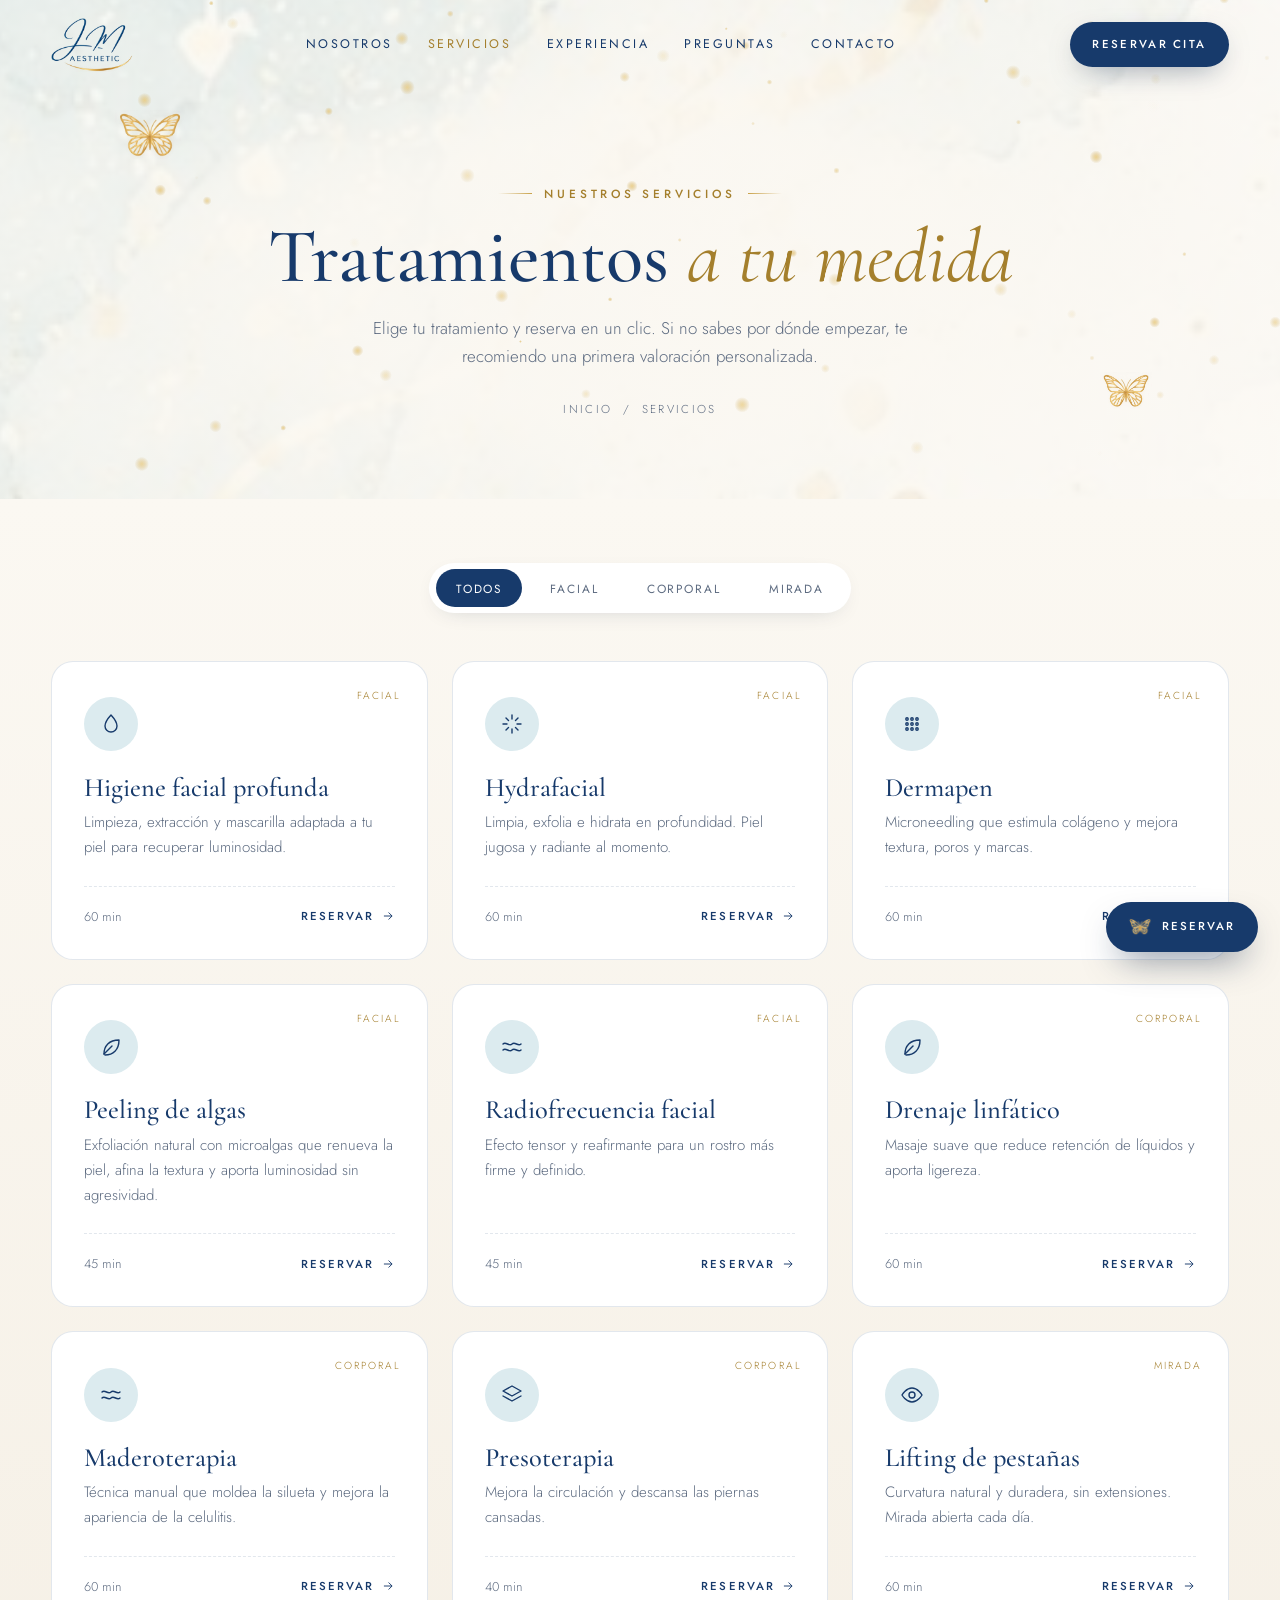
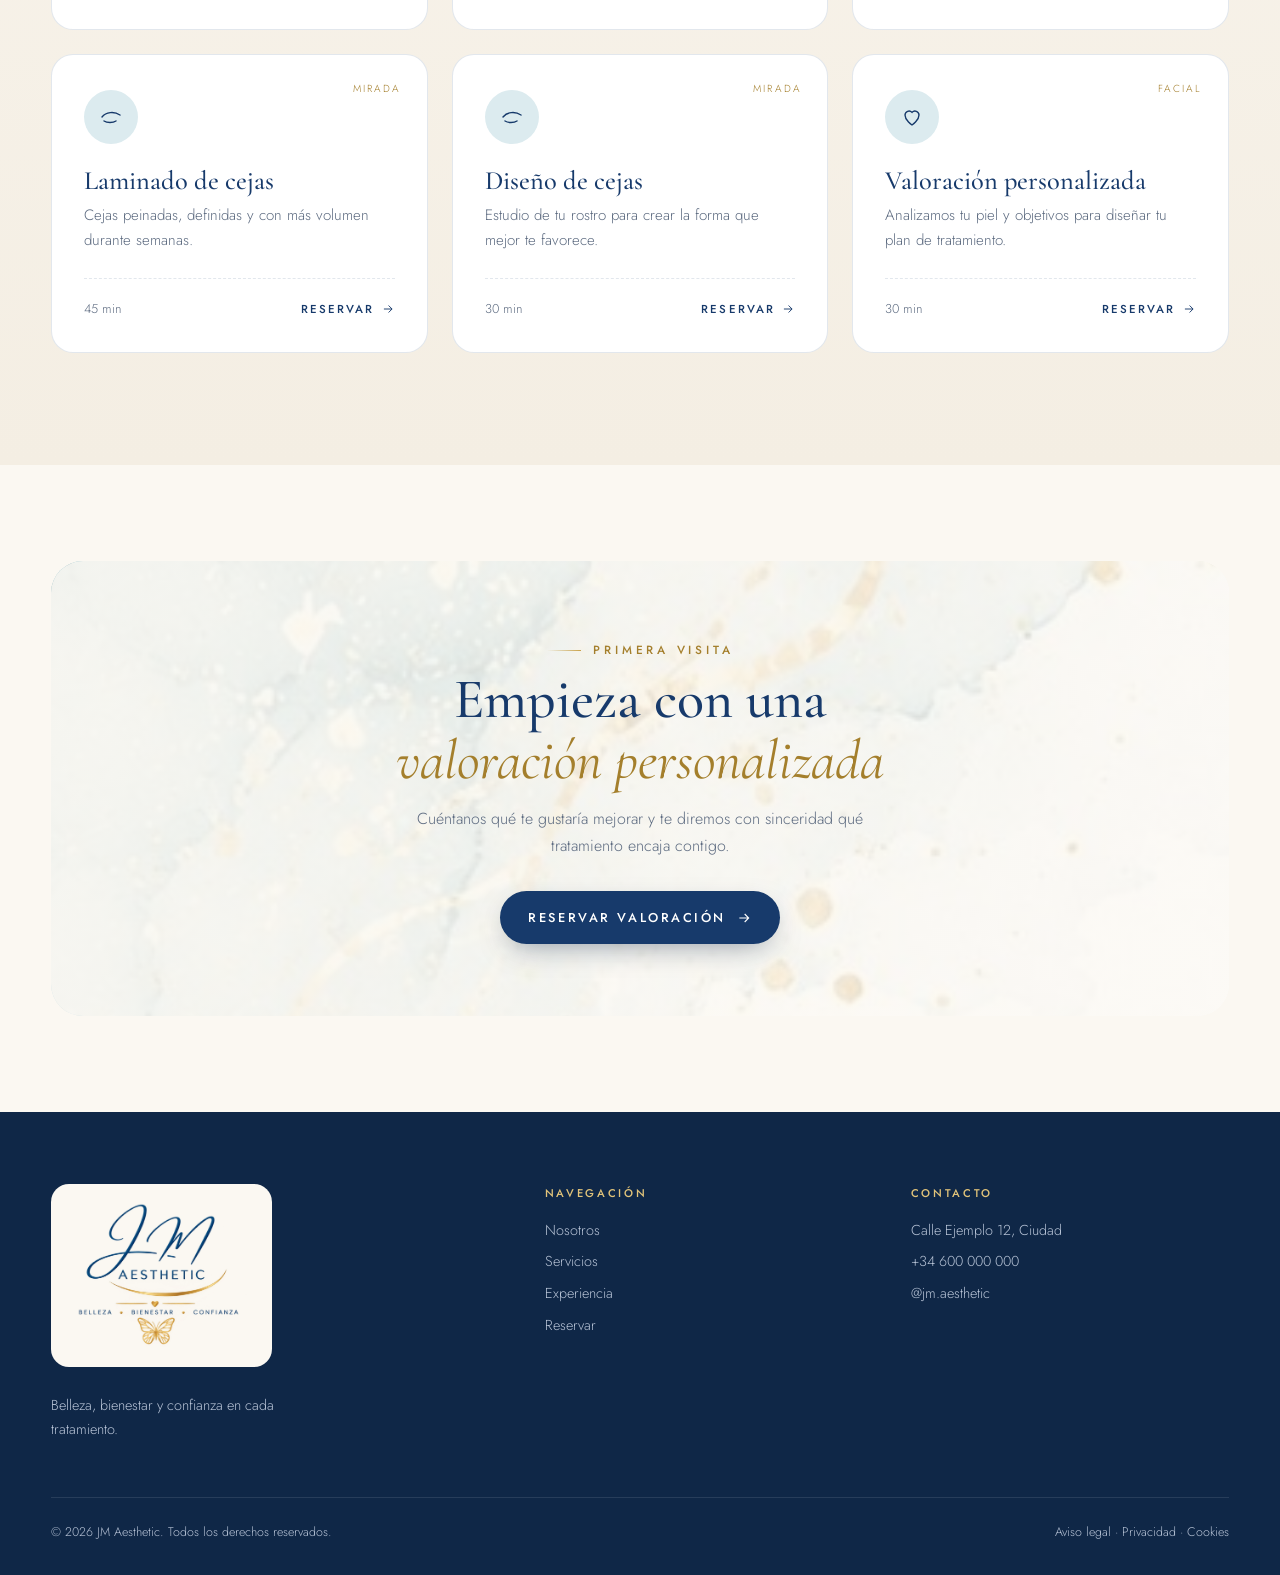
==== servicios.html @ 06e48946 "Add files via upload" ====
<!DOCTYPE html>
<html lang="es">
<head>
<meta charset="UTF-8">
<meta name="viewport" content="width=device-width, initial-scale=1">
<title>Servicios · JM Aesthetic</title>
<meta name="description" content="Servicios de JM Aesthetic: tratamientos faciales, corporales y de mirada. Belleza natural, bienestar y confianza. Reserva tu cita.">
<link rel="preconnect" href="https://fonts.googleapis.com">
<link rel="preconnect" href="https://fonts.gstatic.com" crossorigin>
<link href="https://fonts.googleapis.com/css2?family=Cormorant+Garamond:ital,wght@0,400;0,500;0,600;1,400;1,500&family=Jost:wght@300;400;500&display=swap" rel="stylesheet">
<link rel="stylesheet" href="styles.css">
</head>
<body>

<header id="top">
  <div class="wrap nav">
    <a href="index.html#inicio" class="brand" aria-label="JM Aesthetic, inicio"><img src="logo-mark.png" alt="JM Aesthetic"></a>
    <nav class="links" id="links">
      <a href="index.html#nosotros">Nosotros</a>
      <a href="servicios.html" aria-current="page">Servicios</a>
      <a href="index.html#proceso">Experiencia</a>
      <a href="index.html#faq">Preguntas</a>
      <a href="index.html#reservar">Contacto</a>
    </nav>
    <a href="index.html#reservar" class="btn btn-primary" data-book>Reservar cita</a>
    <button class="burger" id="burger" aria-label="Abrir menú"><span></span><span></span><span></span></button>
  </div>
</header>

<main>
<section class="page-hero">
  <div class="hero-bg" aria-hidden="true"></div>
  <canvas id="sparkles" aria-hidden="true"></canvas>
  <div class="flutter f1" aria-hidden="true"><img src="butterfly.png" alt=""></div>
  <div class="flutter f2" aria-hidden="true"><img src="butterfly.png" alt=""></div>
  <div class="wrap">
    <span class="eyebrow rv">Nuestros servicios</span>
    <h1 class="rv" style="--d:.1s">Tratamientos <em>a tu medida</em></h1>
    <p class="lead rv" style="--d:.2s">Elige tu tratamiento y reserva en un clic. Si no sabes por dónde empezar, te recomiendo una primera valoración personalizada.</p>
    <p class="crumbs rv" style="--d:.3s"><a href="index.html">Inicio</a> &nbsp;/&nbsp; Servicios</p>
  </div>
</section>

<section class="svc-page">
  <div class="wrap">
    <div class="filters rv" role="tablist" aria-label="Filtrar servicios">
      <button class="on" data-f="all">Todos</button>
      <button data-f="facial">Facial</button>
      <button data-f="corporal">Corporal</button>
      <button data-f="mirada">Mirada</button>
    </div>
    <div class="grid" id="grid"></div>
  </div>
</section>

<!-- OFFER -->
<section class="offer">
  <div class="wrap">
    <div class="offer-box rv rv-s">
      <span class="eyebrow">Primera visita</span>
      <h2>Empieza con una <em>valoración personalizada</em></h2>
      <p>Cuéntanos qué te gustaría mejorar y te diremos con sinceridad qué tratamiento encaja contigo.</p>
      <a href="#reservar" class="btn btn-primary btn-shine" data-book data-svc="Valoración personalizada">Reservar valoración
        <svg viewBox="0 0 24 24" fill="none" stroke="currentColor" stroke-width="1.6"><path d="M5 12h14M13 6l6 6-6 6"/></svg></a>
    </div>
  </div>
</section>
</main>

<footer>
  <div class="wrap">
    <div class="foot">
      <div>
        <span class="flogo"><img src="logo.png" alt="JM Aesthetic"></span>
        <p style="margin-top:1.2rem;max-width:34ch">Belleza, bienestar y confianza en cada tratamiento.</p>
      </div>
      <div><h4>Navegación</h4><ul><li><a href="index.html#nosotros">Nosotros</a></li><li><a href="servicios.html">Servicios</a></li><li><a href="index.html#proceso">Experiencia</a></li><li><a href="index.html#reservar">Reservar</a></li></ul></div>
      <div><h4>Contacto</h4><ul><li data-cfg="address"></li><li data-cfg="phoneLabel"></li><li><a id="igFoot" href="#" target="_blank" rel="noopener" data-cfg="instagram"></a></li></ul></div>
    </div>
    <div class="legal"><span>© <span id="yr"></span> JM Aesthetic. Todos los derechos reservados.</span><span>Aviso legal · Privacidad · Cookies</span></div>
  </div>
</footer>

<a href="index.html#reservar" class="fab" id="fab" data-book><img src="butterfly.png" alt=""><span>Reservar</span></a>
<div class="toast" id="toast" role="status"></div>

<script src="main.js"></script>
</body>
</html>
---- styles.css ----
:root{
  --navy:#173a6b; --navy-deep:#0f2747; --ink:#22314a; --muted:#5d6b80;
  --gold:#c9a24a; --gold-2:#e2c47a; --gold-deep:#a47f2c;
  --ivory:#fbf8f2; --cream:#f4eee3; --aqua:#dcebef; --line:rgba(23,58,107,.12);
  --serif:"Cormorant Garamond",Georgia,serif; --sans:"Jost",system-ui,sans-serif;
  --ease:cubic-bezier(.22,.8,.24,1);
}
*{box-sizing:border-box;margin:0;padding:0}
html{scroll-behavior:smooth}
html,body{overflow-x:clip}
body{font-family:var(--sans);font-weight:300;color:var(--ink);background:var(--ivory);line-height:1.65;overflow-x:hidden;-webkit-font-smoothing:antialiased}
img{max-width:100%;display:block}
a{color:inherit;text-decoration:none}
.wrap{width:min(1180px,92vw);margin:0 auto}
.eyebrow{font-size:.74rem;letter-spacing:.32em;text-transform:uppercase;color:var(--gold-deep);font-weight:500;display:inline-flex;align-items:center;gap:.8rem}
.eyebrow::before{content:"";width:34px;height:1px;background:linear-gradient(90deg,transparent,var(--gold))}
h1,h2,h3{font-family:var(--serif);font-weight:500;color:var(--navy);line-height:1.08}
h2{font-size:clamp(2.2rem,4.4vw,3.5rem);margin:.6rem 0 1rem}
h2 em,h1 em{font-style:italic;color:var(--gold-deep);font-weight:400}
.lead{color:var(--muted);font-size:1.06rem;max-width:56ch}
section{position:relative}

/* Buttons */
.btn{--bg:var(--navy);position:relative;display:inline-flex;align-items:center;gap:.6rem;padding:1rem 1.8rem;border-radius:100px;font-family:var(--sans);font-size:.8rem;letter-spacing:.2em;text-transform:uppercase;font-weight:500;cursor:pointer;border:0;overflow:hidden;transition:transform .4s var(--ease),box-shadow .4s var(--ease);isolation:isolate}
.btn-primary{background:var(--navy);color:#fff;box-shadow:0 10px 30px -12px rgba(15,39,71,.55)}
.btn-primary::before{content:"";position:absolute;inset:0;background:linear-gradient(110deg,var(--gold-deep),var(--gold),var(--gold-2));transform:translateX(-101%);transition:transform .55s var(--ease);z-index:-1}
.btn-primary:hover::before{transform:none}
.btn-primary:hover{transform:translateY(-2px);box-shadow:0 18px 36px -14px rgba(164,127,44,.7)}
.btn-ghost{background:rgba(255,255,255,.55);color:var(--navy);border:1px solid rgba(23,58,107,.25);backdrop-filter:blur(6px)}
.btn-ghost:hover{border-color:var(--gold);color:var(--gold-deep);transform:translateY(-2px)}
.btn svg{width:16px;height:16px;transition:transform .4s var(--ease)}
.btn:hover svg{transform:translateX(4px)}
.btn-shine::after{content:"";position:absolute;top:0;left:-60%;width:40%;height:100%;background:linear-gradient(100deg,transparent,rgba(255,255,255,.45),transparent);transform:skewX(-20deg);animation:shine 4.5s infinite 2s}
@keyframes shine{0%,70%{left:-60%}100%{left:130%}}

/* Header */
header{position:fixed;inset:0 0 auto;z-index:50;transition:background .4s,box-shadow .4s,padding .4s;padding:1.1rem 0}
header.scrolled{background:rgba(251,248,242,.88);backdrop-filter:blur(14px);box-shadow:0 1px 0 var(--line);padding:.55rem 0}
.nav{display:flex;align-items:center;justify-content:space-between;gap:1.5rem}
.brand img{height:54px;width:auto;transition:height .4s}
header.scrolled .brand img{height:44px}
.links{display:flex;gap:2.2rem;font-size:.78rem;letter-spacing:.2em;text-transform:uppercase;font-weight:400}
.links a{position:relative;padding:.3rem 0;color:var(--navy)}
.links a[aria-current]{color:var(--gold-deep)}
.links a::after{content:"";position:absolute;left:0;bottom:0;width:100%;height:1px;background:var(--gold);transform:scaleX(0);transform-origin:right;transition:transform .45s var(--ease)}
.links a:hover::after{transform:scaleX(1);transform-origin:left}
.nav .btn{padding:.8rem 1.4rem;font-size:.72rem}
.burger{display:none;background:none;border:0;width:42px;height:42px;cursor:pointer;position:relative}
.burger span{position:absolute;left:10px;right:10px;height:1.5px;background:var(--navy);transition:.4s var(--ease)}
.burger span:nth-child(1){top:15px}.burger span:nth-child(2){top:21px}.burger span:nth-child(3){top:27px}
.menu-open .burger span:nth-child(1){top:21px;transform:rotate(45deg)}
.menu-open .burger span:nth-child(2){opacity:0}
.menu-open .burger span:nth-child(3){top:21px;transform:rotate(-45deg)}

/* Hero */
.hero{min-height:100svh;display:grid;place-items:center;padding:8rem 0 5rem;overflow:hidden;background:var(--ivory)}
.hero-bg{position:absolute;inset:-5%;background:url(fondo.jpg) center/cover;opacity:.55;filter:saturate(1.05);transform:scale(1.08);animation:breathe 18s ease-in-out infinite alternate}
.hero::after{content:"";position:absolute;inset:0;background:radial-gradient(ellipse 70% 60% at 50% 48%,rgba(251,248,242,.94) 30%,rgba(251,248,242,.55) 70%,rgba(251,248,242,.2));pointer-events:none}
@keyframes breathe{to{transform:scale(1.16) translate(-1.5%,1%)}}
#sparkles{position:absolute;inset:0;width:100%;height:100%;z-index:2;pointer-events:none}
.hero-inner{position:relative;z-index:3;text-align:center;display:flex;flex-direction:column;align-items:center}
.hero-logo{width:min(380px,72vw);margin-bottom:1.2rem;opacity:0;animation:logoIn 1.6s var(--ease) .2s forwards}
@keyframes logoIn{from{opacity:0;transform:translateY(18px) scale(.96);filter:blur(8px)}to{opacity:1;transform:none;filter:none}}
.hero h1{font-size:clamp(2.6rem,6.4vw,5.2rem);max-width:15ch;letter-spacing:-.01em}
.hero h1 .w{display:inline-block;opacity:0;transform:translateY(.5em);animation:wordUp 1s var(--ease) forwards}
@keyframes wordUp{to{opacity:1;transform:none}}
.hero p{margin:1.4rem auto 2.3rem;color:var(--muted);font-size:1.1rem;max-width:48ch;opacity:0;animation:fadeUp 1s var(--ease) 1.5s forwards}
.hero .ctas{display:flex;gap:1rem;flex-wrap:wrap;justify-content:center;opacity:0;animation:fadeUp 1s var(--ease) 1.75s forwards}
@keyframes fadeUp{from{opacity:0;transform:translateY(16px)}to{opacity:1;transform:none}}
.flutter{position:absolute;z-index:3;width:70px;pointer-events:none;opacity:.9}
.flutter img{animation:flap .9s ease-in-out infinite alternate;transform-origin:center}
@keyframes flap{from{transform:scaleX(1)}to{transform:scaleX(.55)}}
.f1{top:22%;left:9%;animation:drift1 16s ease-in-out infinite}
.f2{bottom:18%;right:10%;width:52px;animation:drift2 19s ease-in-out infinite}
.f3{top:16%;right:20%;width:34px;opacity:.6;animation:drift1 22s ease-in-out infinite reverse}
@keyframes drift1{0%,100%{transform:translate(0,0) rotate(-8deg)}25%{transform:translate(40px,-30px) rotate(6deg)}50%{transform:translate(10px,-60px) rotate(-4deg)}75%{transform:translate(-30px,-20px) rotate(10deg)}}
@keyframes drift2{0%,100%{transform:translate(0,0) rotate(10deg)}33%{transform:translate(-50px,-40px) rotate(-6deg)}66%{transform:translate(-20px,20px) rotate(4deg)}}
.scroll-hint{position:absolute;bottom:1.8rem;left:50%;transform:translateX(-50%);z-index:3;font-size:.66rem;letter-spacing:.3em;text-transform:uppercase;color:var(--muted);display:flex;flex-direction:column;align-items:center;gap:.6rem}
.scroll-hint i{width:1px;height:44px;background:linear-gradient(var(--gold),transparent);animation:drop 2.2s ease-in-out infinite}
@keyframes drop{0%{transform:scaleY(0);transform-origin:top}50%{transform:scaleY(1);transform-origin:top}51%{transform-origin:bottom}100%{transform:scaleY(0);transform-origin:bottom}}

/* Marquee */
.marquee{background:var(--navy);color:#fff;overflow:hidden;padding:1.15rem 0;border-block:1px solid rgba(201,162,74,.4)}
.track{display:flex;gap:3rem;width:max-content;animation:marquee 32s linear infinite;font-family:var(--serif);font-size:1.5rem;font-style:italic;letter-spacing:.04em}
.track span{display:flex;align-items:center;gap:3rem;white-space:nowrap}
.track b{color:var(--gold-2);font-style:normal;font-size:.9rem}
@keyframes marquee{to{transform:translateX(-50%)}}

/* About */
.about{padding:8rem 0}
.about-grid{display:grid;grid-template-columns:1.05fr 1fr;gap:5rem;align-items:center}
.about-visual{position:relative;aspect-ratio:4/5;border-radius:240px 240px 24px 24px;overflow:hidden;background:url(fondo.jpg) center/cover;box-shadow:0 40px 80px -40px rgba(15,39,71,.45)}
.about-visual::before{content:"";position:absolute;inset:14px;border:1px solid rgba(255,255,255,.7);border-radius:228px 228px 14px 14px;z-index:2}
.about-visual .card{position:absolute;inset:auto 8% 9% 8%;background:rgba(251,248,242,.88);backdrop-filter:blur(10px);border-radius:18px;padding:2rem 1.6rem;text-align:center;z-index:3}
.about-visual .card img{width:62%;margin:0 auto .8rem}
.about-visual .card p{font-size:.7rem;letter-spacing:.3em;text-transform:uppercase;color:var(--navy)}
.about-visual .bfly{position:absolute;top:18%;left:50%;width:120px;transform:translateX(-50%);z-index:3;filter:drop-shadow(0 8px 16px rgba(164,127,44,.35));animation:float 6s ease-in-out infinite}
@keyframes float{50%{transform:translate(-50%,-14px)}}
.pillars{display:grid;grid-template-columns:repeat(3,1fr);gap:1.2rem;margin-top:2.6rem}
.pillar{padding:1.4rem 1.2rem;border-top:1px solid var(--gold)}
.pillar h3{font-size:1.45rem;margin-bottom:.35rem}
.pillar p{font-size:.92rem;color:var(--muted)}
.stats{display:flex;gap:2.8rem;margin-top:2.6rem;flex-wrap:wrap}
.stat strong{display:block;font-family:var(--serif);font-size:2.8rem;color:var(--navy);font-weight:500;line-height:1}
.stat span{font-size:.72rem;letter-spacing:.2em;text-transform:uppercase;color:var(--muted)}

/* About photo */
.about-photo{position:relative;max-width:470px;width:100%;margin-inline:auto}
.photo-frame{position:relative;aspect-ratio:4/5;border-radius:260px 260px 26px 26px;overflow:hidden;background:url(fondo.jpg) center/cover;box-shadow:0 40px 80px -40px rgba(15,39,71,.5)}
.photo-frame::after{content:"";position:absolute;inset:14px;border:1px solid rgba(255,255,255,.75);border-radius:246px 246px 16px 16px;z-index:3;pointer-events:none}
.photo-frame img{position:absolute;inset:0;width:100%;height:100%;object-fit:cover;object-position:center top;z-index:2;transition:transform 1.4s var(--ease)}
.about-photo:hover .photo-frame img{transform:scale(1.04)}
.photo-ph{position:absolute;inset:0;display:flex;flex-direction:column;align-items:center;justify-content:center;gap:.6rem;background:rgba(251,248,242,.55);color:var(--navy);text-align:center}
.photo-ph svg{width:46px;height:46px;color:var(--gold-deep)}
.photo-ph span{font-family:var(--serif);font-size:1.5rem}
.photo-ph small{font-size:.7rem;letter-spacing:.2em;text-transform:uppercase;color:var(--muted)}
.photo-bfly{position:absolute;top:-28px;right:-14px;width:96px;z-index:4;filter:drop-shadow(0 8px 16px rgba(164,127,44,.35));animation:floatB 6s ease-in-out infinite}
@keyframes floatB{50%{transform:translateY(-14px) rotate(-6deg)}}
.photo-badge{position:absolute;left:-28px;bottom:42px;z-index:4;background:rgba(251,248,242,.94);backdrop-filter:blur(10px);border-radius:18px;padding:1rem 1.3rem;box-shadow:0 20px 40px -20px rgba(15,39,71,.45);display:flex;flex-direction:column;align-items:center;gap:.4rem;animation:floatC 7s ease-in-out infinite}
@keyframes floatC{50%{transform:translateY(-8px)}}
.photo-badge img{width:110px}
.photo-badge span{font-size:.56rem;letter-spacing:.22em;text-transform:uppercase;color:var(--navy)}
.signature{margin-top:1.6rem;font-family:var(--serif);font-style:italic;font-size:1.9rem;color:var(--navy);line-height:1.1}
.signature small{display:block;font-family:var(--sans);font-style:normal;font-size:.68rem;letter-spacing:.24em;text-transform:uppercase;color:var(--gold-deep);margin-top:.35rem}

/* Category tiles */
.cats{display:grid;grid-template-columns:repeat(3,1fr);gap:1.5rem}
.cat{position:relative;overflow:hidden;border-radius:24px;padding:2.6rem 2.2rem;background:#fff;border:1px solid var(--line);min-height:280px;display:flex;flex-direction:column;transition:transform .5s var(--ease),box-shadow .5s var(--ease);isolation:isolate}
.cat::before{content:"";position:absolute;inset:0;background:url(fondo.jpg) center/cover;opacity:0;transform:scale(1.1);transition:opacity .7s var(--ease),transform 1.2s var(--ease);z-index:-1}
.cat:hover{transform:translateY(-8px);box-shadow:0 30px 60px -30px rgba(15,39,71,.4)}
.cat:hover::before{opacity:.45;transform:none}
.cat-n{font-family:var(--serif);font-size:1rem;color:var(--gold-deep);letter-spacing:.1em}
.cat h3{font-size:2.4rem;margin:1.2rem 0 .6rem}
.cat p{color:var(--muted);font-size:.95rem;flex:1}
.cat-go{margin-top:1.4rem;font-size:.72rem;letter-spacing:.2em;text-transform:uppercase;color:var(--navy);font-weight:500;transition:letter-spacing .4s var(--ease)}
.cat:hover .cat-go{letter-spacing:.28em;color:var(--gold-deep)}

/* Page hero (servicios) */
.page-hero{padding:11rem 0 5rem;text-align:center;overflow:hidden;background:var(--ivory)}
.page-hero .hero-bg{opacity:.5}
.page-hero::after{content:"";position:absolute;inset:0;background:radial-gradient(ellipse 70% 80% at 50% 55%,rgba(251,248,242,.95) 35%,rgba(251,248,242,.5));pointer-events:none}
.page-hero .wrap{position:relative;z-index:3}
.page-hero h1{font-size:clamp(2.8rem,6vw,4.8rem);margin:.8rem 0 1rem}
.page-hero .lead{margin:0 auto}
.page-hero .eyebrow::after{content:"";width:34px;height:1px;background:linear-gradient(90deg,var(--gold),transparent)}
.crumbs{font-size:.72rem;letter-spacing:.2em;text-transform:uppercase;color:var(--muted);margin-top:1.8rem}
.crumbs a:hover{color:var(--gold-deep)}
.svc-page{padding:4rem 0 7rem;background:linear-gradient(180deg,var(--ivory),var(--cream))}
.svc-page .filters{margin:0 auto 3rem;width:max-content;max-width:100%}

/* Services */
.services{padding:8rem 0;background:linear-gradient(180deg,var(--cream),var(--ivory))}
.sec-head{display:flex;justify-content:space-between;align-items:end;gap:2rem;flex-wrap:wrap;margin-bottom:3rem}
.filters{display:flex;gap:.5rem;flex-wrap:wrap;background:#fff;padding:.4rem;border-radius:100px;box-shadow:0 6px 24px -14px rgba(15,39,71,.3)}
.filters button{border:0;background:none;padding:.65rem 1.25rem;border-radius:100px;font-family:var(--sans);font-size:.74rem;letter-spacing:.16em;text-transform:uppercase;cursor:pointer;color:var(--muted);transition:.35s var(--ease)}
.filters button.on{background:var(--navy);color:#fff}
.grid{display:grid;grid-template-columns:repeat(3,1fr);gap:1.5rem}
.svc{position:relative;background:#fff;border-radius:22px;padding:2.2rem 2rem 2rem;border:1px solid var(--line);overflow:hidden;transition:transform .5s var(--ease),box-shadow .5s var(--ease),opacity .4s,border-color .5s;display:flex;flex-direction:column}
.svc::before{content:"";position:absolute;inset:0;background:url(fondo.jpg) center/cover;opacity:0;transition:opacity .6s var(--ease)}
.svc::after{content:"";position:absolute;inset:0;background:linear-gradient(180deg,rgba(255,255,255,.88),rgba(255,255,255,.96));opacity:0;transition:opacity .6s}
.svc>*{position:relative;z-index:1}
.svc:hover{transform:translateY(-8px);box-shadow:0 30px 60px -30px rgba(15,39,71,.4);border-color:rgba(201,162,74,.5)}
.svc:hover::before{opacity:.9}.svc:hover::after{opacity:1}
.svc.hide{display:none}
.svc .ico{width:54px;height:54px;border-radius:50%;display:grid;place-items:center;background:var(--aqua);color:var(--navy);margin-bottom:1.4rem;transition:.5s var(--ease)}
.svc:hover .ico{background:var(--navy);color:var(--gold-2);transform:rotate(-8deg) scale(1.06)}
.svc .ico svg{width:24px;height:24px}
.svc .tag{position:absolute;top:1.6rem;right:1.6rem;font-size:.64rem;letter-spacing:.2em;text-transform:uppercase;color:var(--gold-deep)}
.svc h3{font-size:1.65rem;margin-bottom:.5rem}
.svc p{font-size:.94rem;color:var(--muted);flex:1}
.svc .meta{display:flex;justify-content:space-between;align-items:center;margin-top:1.6rem;padding-top:1.2rem;border-top:1px dashed var(--line);font-size:.8rem;color:var(--muted)}
.svc .book{font-size:.72rem;letter-spacing:.18em;text-transform:uppercase;color:var(--navy);font-weight:500;display:inline-flex;align-items:center;gap:.4rem;cursor:pointer;background:none;border:0;font-family:var(--sans)}
.svc .book svg{width:14px;transition:transform .35s var(--ease)}
.svc .book:hover{color:var(--gold-deep)}
.svc .book:hover svg{transform:translateX(4px)}

/* Process */
.process{padding:8rem 0;background:var(--navy-deep);color:#e8edf5;overflow:hidden}
.process::before{content:"";position:absolute;inset:0;background:url(fondo.jpg) center/cover;opacity:.08;mix-blend-mode:screen}
.process h2{color:#fff}
.process .lead{color:#b7c3d6}
.steps{display:grid;grid-template-columns:repeat(4,1fr);gap:2rem;margin-top:4rem;position:relative}
.steps::before{content:"";position:absolute;top:30px;left:6%;right:6%;height:1px;background:linear-gradient(90deg,transparent,var(--gold),transparent);transform:scaleX(0);transform-origin:left;transition:transform 1.8s var(--ease)}
.steps.in::before{transform:scaleX(1)}
.step{text-align:center;position:relative}
.step .n{width:60px;height:60px;margin:0 auto 1.4rem;border-radius:50%;border:1px solid var(--gold);display:grid;place-items:center;font-family:var(--serif);font-size:1.5rem;color:var(--gold-2);background:var(--navy-deep);position:relative}
.step .n::after{content:"";position:absolute;inset:-7px;border-radius:50%;border:1px solid rgba(201,162,74,.25);animation:pulse 3s ease-out infinite}
@keyframes pulse{from{transform:scale(.9);opacity:1}to{transform:scale(1.35);opacity:0}}
.step h3{color:#fff;font-size:1.5rem;margin-bottom:.4rem}
.step p{font-size:.92rem;color:#b7c3d6}

/* Offer band */
.offer{padding:6rem 0}
.offer-box{position:relative;border-radius:32px;overflow:hidden;padding:4.5rem 3rem;text-align:center;background:url(fondo.jpg) center/cover}
.offer-box::before{content:"";position:absolute;inset:0;background:linear-gradient(120deg,rgba(251,248,242,.92),rgba(251,248,242,.7))}
.offer-box>*{position:relative}
.offer-box h2{max-width:20ch;margin-inline:auto}
.offer-box p{margin:0 auto 2rem;max-width:52ch;color:var(--muted)}

/* FAQ */
.faq{padding:6rem 0 8rem}
.faq-grid{display:grid;grid-template-columns:.8fr 1.2fr;gap:4rem}
details{border-bottom:1px solid var(--line);padding:1.4rem 0}
summary{list-style:none;cursor:pointer;display:flex;justify-content:space-between;align-items:center;gap:1rem;font-family:var(--serif);font-size:1.4rem;color:var(--navy)}
summary::-webkit-details-marker{display:none}
summary i{flex:none;width:30px;height:30px;border-radius:50%;border:1px solid var(--gold);position:relative;transition:transform .45s var(--ease),background .3s}
summary i::before,summary i::after{content:"";position:absolute;left:50%;top:50%;width:11px;height:1px;background:var(--gold-deep);transform:translate(-50%,-50%)}
summary i::after{transform:translate(-50%,-50%) rotate(90deg);transition:transform .45s var(--ease)}
details[open] summary i{transform:rotate(180deg);background:var(--gold)}
details[open] summary i::before,details[open] summary i::after{background:#fff}
details[open] summary i::after{transform:translate(-50%,-50%) rotate(0)}
.ans{overflow:hidden;color:var(--muted);font-size:.98rem}
.ans p{padding-top:.8rem;max-width:62ch}

/* Booking */
.booking{padding:8rem 0;background:linear-gradient(180deg,var(--ivory),var(--aqua))}
.book-grid{display:grid;grid-template-columns:1fr 1.15fr;gap:4rem;align-items:start}
.contact-list{margin-top:2.2rem;display:grid;gap:1.3rem}
.contact-list div{display:flex;gap:1rem;align-items:flex-start}
.contact-list svg{width:20px;height:20px;color:var(--gold-deep);flex:none;margin-top:.25rem}
.contact-list small{display:block;font-size:.68rem;letter-spacing:.22em;text-transform:uppercase;color:var(--gold-deep)}
.contact-list span{color:var(--navy)}
.quick{display:flex;gap:.8rem;flex-wrap:wrap;margin-top:2.2rem}
form{background:#fff;border-radius:28px;padding:2.6rem;box-shadow:0 40px 80px -45px rgba(15,39,71,.5);border:1px solid rgba(201,162,74,.25)}
form h3{font-size:2rem;margin-bottom:.3rem}
form>p{color:var(--muted);font-size:.92rem;margin-bottom:1.6rem}
.row{display:grid;grid-template-columns:1fr 1fr;gap:1rem}
.field{position:relative;margin-bottom:1.1rem}
.field label{display:block;font-size:.68rem;letter-spacing:.2em;text-transform:uppercase;color:var(--muted);margin-bottom:.4rem}
.field input,.field select,.field textarea{width:100%;font:inherit;font-weight:400;color:var(--ink);background:var(--ivory);border:1px solid var(--line);border-radius:12px;padding:.85rem 1rem;transition:border-color .3s,box-shadow .3s;appearance:none}
.field textarea{resize:vertical;min-height:90px}
.field input:focus,.field select:focus,.field textarea:focus{outline:none;border-color:var(--gold);box-shadow:0 0 0 4px rgba(201,162,74,.15)}
.field.sel::after{content:"";position:absolute;right:1.1rem;bottom:1.25rem;width:7px;height:7px;border-right:1.5px solid var(--navy);border-bottom:1.5px solid var(--navy);transform:rotate(45deg);pointer-events:none}
.slots{display:flex;gap:.5rem;flex-wrap:wrap}
.slots label{margin:0;cursor:pointer}
.slots input{position:absolute;opacity:0}
.slots span{display:inline-block;padding:.6rem 1.1rem;border-radius:100px;border:1px solid var(--line);font-size:.82rem;letter-spacing:.04em;text-transform:none;color:var(--ink);transition:.3s}
.slots input:checked+span{background:var(--navy);color:#fff;border-color:var(--navy)}
.slots input:focus-visible+span{box-shadow:0 0 0 3px rgba(201,162,74,.4)}
form .btn{width:100%;justify-content:center;margin-top:.6rem}
.form-note{font-size:.78rem;color:var(--muted);text-align:center;margin-top:1rem}
.flash{animation:flash 1.2s var(--ease)}
@keyframes flash{30%{box-shadow:0 0 0 6px rgba(201,162,74,.35)}}
.toast{position:fixed;left:50%;bottom:2rem;transform:translate(-50%,calc(100% + 3rem));visibility:hidden;background:var(--navy);color:#fff;padding:1rem 1.5rem;border-radius:14px;font-size:.9rem;z-index:80;transition:transform .5s var(--ease);max-width:90vw;box-shadow:0 20px 40px -20px rgba(0,0,0,.5)}
.toast.show{transform:translate(-50%,0);visibility:visible}

/* Footer */
footer{background:var(--navy-deep);color:#b7c3d6;padding:4.5rem 0 2rem;font-size:.9rem}
.foot{display:grid;grid-template-columns:1.4fr 1fr 1fr;gap:3rem;align-items:start}
.foot .flogo{background:var(--ivory);border-radius:18px;padding:1.2rem 1.6rem;display:inline-block}
.foot .flogo img{width:170px}
.foot h4{font-family:var(--sans);font-size:.7rem;letter-spacing:.24em;text-transform:uppercase;color:var(--gold-2);font-weight:500;margin-bottom:1rem}
.foot ul{list-style:none;display:grid;gap:.5rem}
.foot a:hover{color:var(--gold-2)}
.legal{border-top:1px solid rgba(255,255,255,.1);margin-top:3.5rem;padding-top:1.5rem;display:flex;justify-content:space-between;gap:1rem;flex-wrap:wrap;font-size:.78rem}

/* Floating CTA */
.fab{position:fixed;right:1.4rem;bottom:1.4rem;z-index:60;display:flex;align-items:center;gap:.6rem;padding:.95rem 1.4rem;border-radius:100px;background:var(--navy);color:#fff;font-size:.72rem;letter-spacing:.18em;text-transform:uppercase;font-weight:500;box-shadow:0 16px 36px -14px rgba(15,39,71,.7);transform:translateY(150%);transition:transform .6s var(--ease),background .3s}
.fab.show{transform:none}
.fab:hover{background:var(--gold-deep)}
.fab img{width:24px;animation:flap .7s ease-in-out infinite alternate}

/* Reveal */
.rv{opacity:0;transform:translateY(40px);transition:opacity 1.1s var(--ease),transform 1.1s var(--ease);transition-delay:var(--d,0s)}
.rv.in{opacity:1;transform:none}
.rv-l{transform:translateX(-50px)}.rv-r{transform:translateX(50px)}
.rv-s{transform:scale(.94)}

/* Responsive */
@media (max-width:980px){
  .about-grid,.book-grid,.faq-grid{grid-template-columns:1fr;gap:3rem}
  .about-visual{max-width:440px;margin:0 auto;width:100%}
  .grid{grid-template-columns:1fr 1fr}
  .cats{grid-template-columns:1fr}
  .cat{min-height:0}
  .photo-badge{left:-8px}
  .steps{grid-template-columns:1fr 1fr;row-gap:3rem}.steps::before{display:none}
  .foot{grid-template-columns:1fr 1fr}
  .foot>div:first-child{grid-column:1/-1}
}
@media (max-width:820px){
  .links{position:fixed;inset:0;background:rgba(251,248,242,.97);backdrop-filter:blur(10px);flex-direction:column;align-items:center;justify-content:center;gap:2rem;font-size:1rem;opacity:0;pointer-events:none;transition:opacity .4s}
  .menu-open .links{opacity:1;pointer-events:auto}
  .burger{display:block;z-index:2}
  .nav>.btn{display:none}
}
@media (max-width:620px){
  .grid,.pillars,.row{grid-template-columns:1fr}
  .steps{grid-template-columns:1fr}
  .about,.services,.process,.booking{padding:5.5rem 0}
  form{padding:1.8rem}
  .offer-box{padding:3.2rem 1.4rem}
  .flutter.f3{display:none}
  .page-hero{padding:8rem 0 3rem}
  .photo-bfly{width:70px;right:0}
  .photo-badge{left:8px;bottom:24px;padding:.8rem 1rem}.photo-badge img{width:84px}
  .hero{padding:6.5rem 0 4rem}
  .scroll-hint{display:none}
  .filters{width:100%;justify-content:space-between;gap:0}
  .filters button{padding:.6rem .8rem;font-size:.66rem;letter-spacing:.1em}
  .hero-logo{width:min(230px,60vw);margin-bottom:.6rem}
  .hero h1{font-size:2.5rem}
  .hero p{font-size:1rem;margin:1rem auto 1.8rem}
  .flutter.f1{top:14%;left:4%;width:44px}.flutter.f2{width:40px}
  .brand img{height:44px}
  .foot{grid-template-columns:1fr}
  .fab span{display:none}.fab{padding:1rem}
}
@media (prefers-reduced-motion:reduce){
  *,*::before,*::after{animation-duration:.01ms!important;animation-iteration-count:1!important;transition-duration:.01ms!important}
  .rv{opacity:1;transform:none}
  html{scroll-behavior:auto}
}
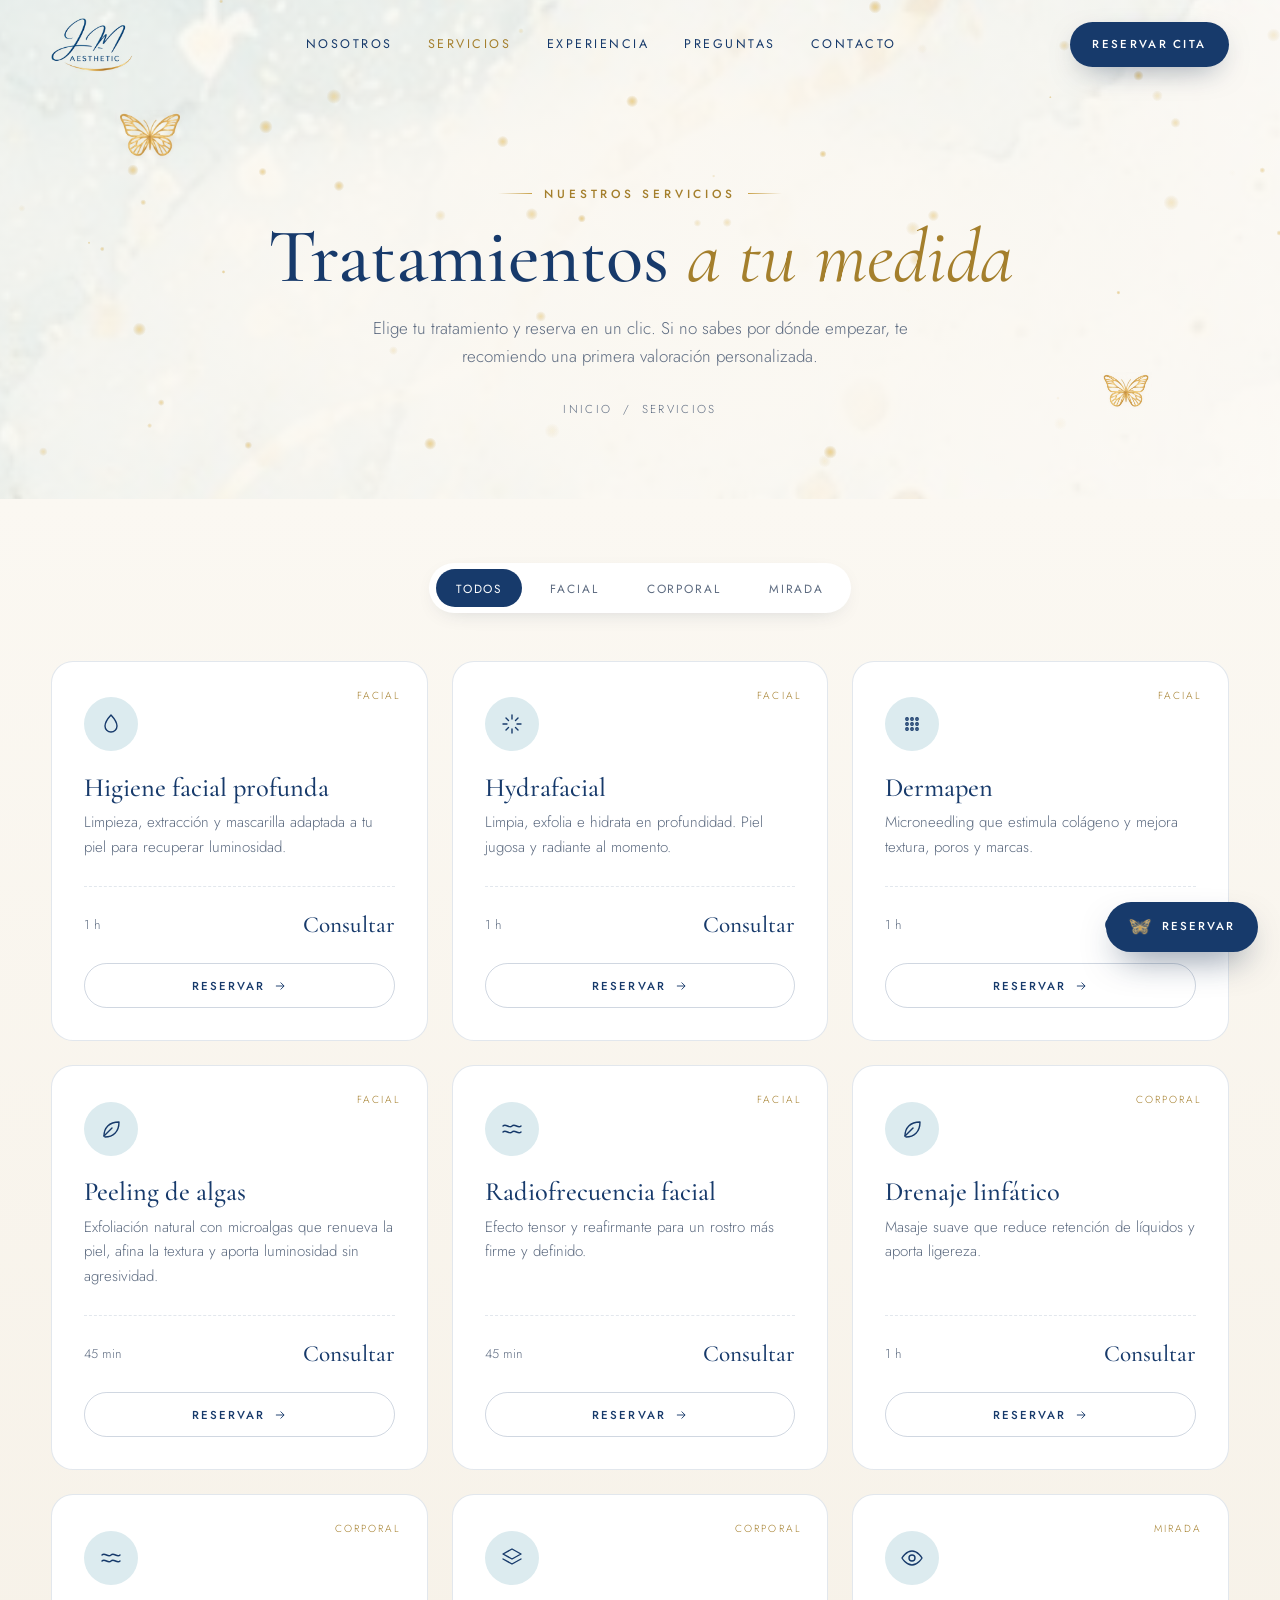
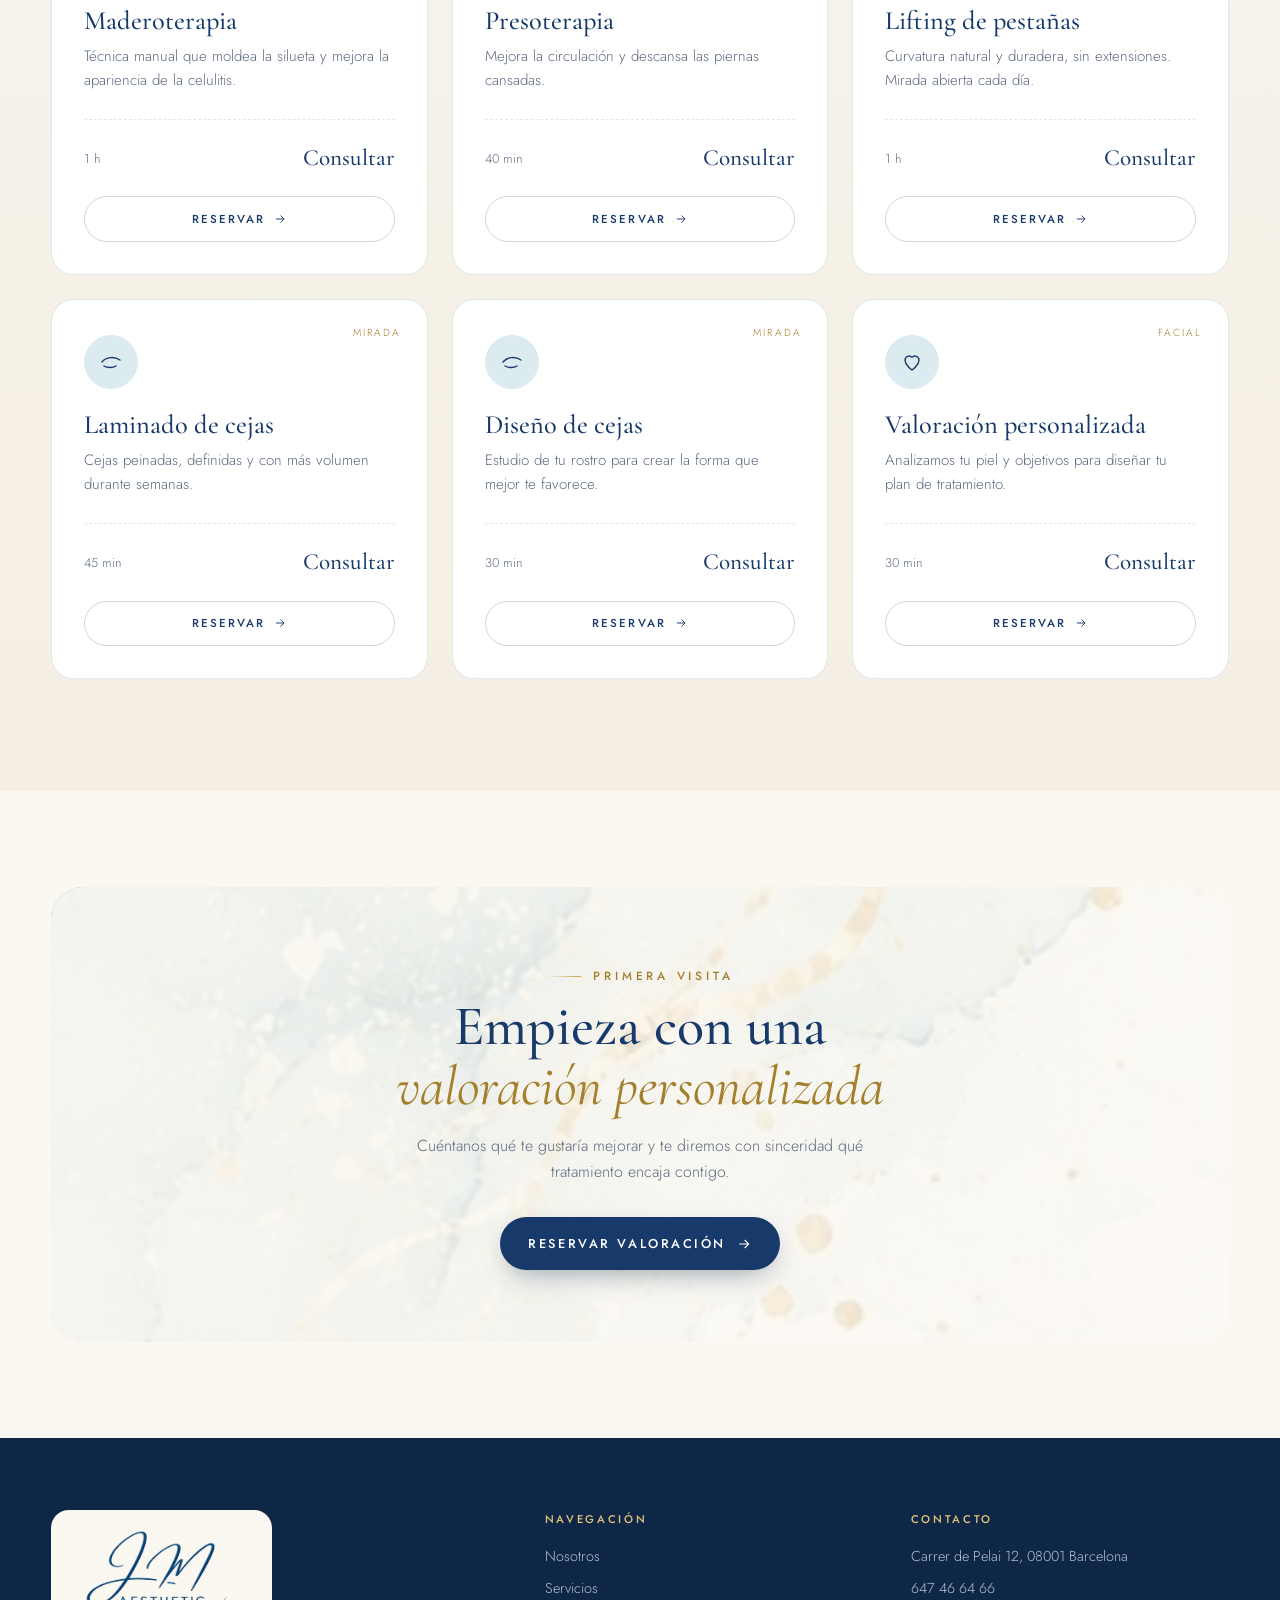
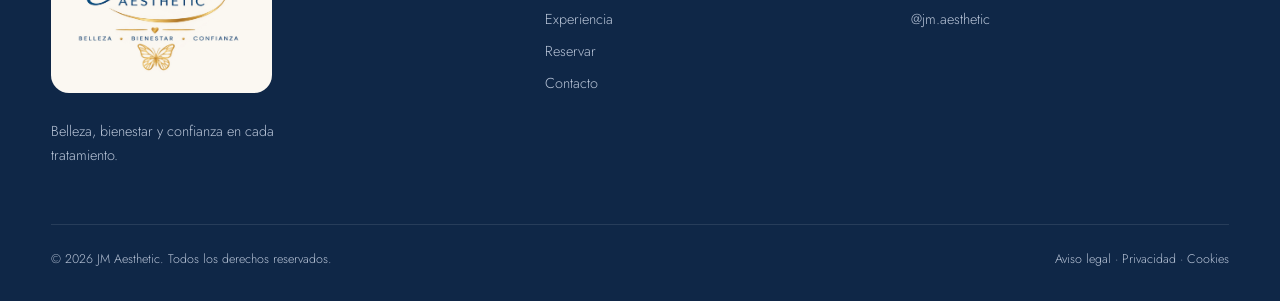
==== commit 40d133c7: "Add files via upload" ====
--- a/servicios.html
+++ b/servicios.html
@@ -20,7 +20,7 @@
       <a href="servicios.html" aria-current="page">Servicios</a>
       <a href="index.html#proceso">Experiencia</a>
       <a href="index.html#faq">Preguntas</a>
-      <a href="index.html#reservar">Contacto</a>
+      <a href="index.html#contacto">Contacto</a>
     </nav>
     <a href="index.html#reservar" class="btn btn-primary" data-book>Reservar cita</a>
     <button class="burger" id="burger" aria-label="Abrir menú"><span></span><span></span><span></span></button>
@@ -74,8 +74,8 @@
         <span class="flogo"><img src="logo.png" alt="JM Aesthetic"></span>
         <p style="margin-top:1.2rem;max-width:34ch">Belleza, bienestar y confianza en cada tratamiento.</p>
       </div>
-      <div><h4>Navegación</h4><ul><li><a href="index.html#nosotros">Nosotros</a></li><li><a href="servicios.html">Servicios</a></li><li><a href="index.html#proceso">Experiencia</a></li><li><a href="index.html#reservar">Reservar</a></li></ul></div>
-      <div><h4>Contacto</h4><ul><li data-cfg="address"></li><li data-cfg="phoneLabel"></li><li><a id="igFoot" href="#" target="_blank" rel="noopener" data-cfg="instagram"></a></li></ul></div>
+      <div><h4>Navegación</h4><ul><li><a href="index.html#nosotros">Nosotros</a></li><li><a href="servicios.html">Servicios</a></li><li><a href="index.html#proceso">Experiencia</a></li><li><a href="index.html#reservar">Reservar</a></li><li><a href="index.html#contacto">Contacto</a></li></ul></div>
+      <div><h4>Contacto</h4><ul><li data-cfg="address"></li><li><a class="tel-link" data-cfg="phoneLabel"></a></li><li><a id="igFoot" href="#" target="_blank" rel="noopener" data-cfg="instagram"></a></li></ul></div>
     </div>
     <div class="legal"><span>© <span id="yr"></span> JM Aesthetic. Todos los derechos reservados.</span><span>Aviso legal · Privacidad · Cookies</span></div>
   </div>
--- a/styles.css
+++ b/styles.css
@@ -6,6 +6,7 @@
   --ease:cubic-bezier(.22,.8,.24,1);
 }
 *{box-sizing:border-box;margin:0;padding:0}
+[hidden]{display:none!important}
 html{scroll-behavior:smooth}
 html,body{overflow-x:clip}
 body{font-family:var(--sans);font-weight:300;color:var(--ink);background:var(--ivory);line-height:1.65;overflow-x:hidden;-webkit-font-smoothing:antialiased}
@@ -108,7 +109,7 @@
 .about-photo{position:relative;max-width:470px;width:100%;margin-inline:auto}
 .photo-frame{position:relative;aspect-ratio:4/5;border-radius:260px 260px 26px 26px;overflow:hidden;background:url(fondo.jpg) center/cover;box-shadow:0 40px 80px -40px rgba(15,39,71,.5)}
 .photo-frame::after{content:"";position:absolute;inset:14px;border:1px solid rgba(255,255,255,.75);border-radius:246px 246px 16px 16px;z-index:3;pointer-events:none}
-.photo-frame img{position:absolute;inset:0;width:100%;height:100%;object-fit:cover;object-position:center top;z-index:2;transition:transform 1.4s var(--ease)}
+.photo-frame img{position:absolute;inset:0;width:100%;height:100%;object-fit:cover;object-position:50% 30%;z-index:2;transition:transform 1.4s var(--ease)}
 .about-photo:hover .photo-frame img{transform:scale(1.04)}
 .photo-ph{position:absolute;inset:0;display:flex;flex-direction:column;align-items:center;justify-content:center;gap:.6rem;background:rgba(251,248,242,.55);color:var(--navy);text-align:center}
 .photo-ph svg{width:46px;height:46px;color:var(--gold-deep)}
@@ -188,6 +189,19 @@
 @keyframes pulse{from{transform:scale(.9);opacity:1}to{transform:scale(1.35);opacity:0}}
 .step h3{color:#fff;font-size:1.5rem;margin-bottom:.4rem}
 .step p{font-size:.92rem;color:#b7c3d6}
+
+/* Gallery */
+.gallery{padding:8rem 0 4rem;overflow:hidden}
+.gal-grid{display:grid;grid-template-columns:repeat(3,1fr);gap:1.6rem;align-items:start;padding-bottom:4rem}
+.gal{position:relative;margin:0;aspect-ratio:3/4;border-radius:200px 200px 22px 22px;overflow:hidden;box-shadow:0 34px 70px -40px rgba(15,39,71,.55)}
+.gal-mid{transform:translateY(4rem)}
+.gal-mid.rv{transform:translateY(calc(4rem + 40px))}
+.gal-mid.rv.in{transform:translateY(4rem)}
+.gal img{width:100%;height:100%;object-fit:cover;object-position:50% 30%;transition:transform 1.4s var(--ease)}
+.gal:hover img{transform:scale(1.06)}
+.gal::after{content:"";position:absolute;inset:12px;border:1px solid rgba(255,255,255,.6);border-radius:188px 188px 14px 14px;pointer-events:none}
+.gal figcaption{position:absolute;left:50%;bottom:1.4rem;transform:translate(-50%,8px);opacity:0;white-space:nowrap;background:rgba(251,248,242,.9);backdrop-filter:blur(8px);padding:.6rem 1.2rem;border-radius:100px;font-size:.68rem;letter-spacing:.22em;text-transform:uppercase;color:var(--navy);transition:.5s var(--ease)}
+.gal:hover figcaption{opacity:1;transform:translate(-50%,0)}
 
 /* Offer band */
 .offer{padding:6rem 0}
@@ -244,6 +258,118 @@
 .toast{position:fixed;left:50%;bottom:2rem;transform:translate(-50%,calc(100% + 3rem));visibility:hidden;background:var(--navy);color:#fff;padding:1rem 1.5rem;border-radius:14px;font-size:.9rem;z-index:80;transition:transform .5s var(--ease);max-width:90vw;box-shadow:0 20px 40px -20px rgba(0,0,0,.5)}
 .toast.show{transform:translate(-50%,0);visibility:visible}
 
+
+/* Price on service cards */
+.svc .meta .price{font-family:var(--serif);font-size:1.45rem;font-weight:500;color:var(--navy)}
+.book-full{margin-top:1.2rem;width:100%;display:flex;justify-content:center;align-items:center;gap:.5rem;padding:.85rem 1rem;border-radius:100px;border:1px solid rgba(23,58,107,.2);background:transparent;color:var(--navy);font-family:var(--sans);font-size:.72rem;letter-spacing:.18em;text-transform:uppercase;font-weight:500;cursor:pointer;transition:.35s var(--ease)}
+.book-full svg{width:14px;transition:transform .35s var(--ease)}
+.book-full:hover{background:var(--navy);color:#fff;border-color:var(--navy)}
+.book-full:hover svg{transform:translateX(4px)}
+
+/* ===== Booking widget ===== */
+.bk-head{text-align:center;max-width:640px;margin:0 auto 3rem}
+.bk-head .lead{margin:0 auto}
+.bk-head .eyebrow::after{content:"";width:34px;height:1px;background:linear-gradient(90deg,var(--gold),transparent)}
+.bk{display:grid;grid-template-columns:1fr 330px;background:#fff;border-radius:30px;border:1px solid rgba(201,162,74,.28);box-shadow:0 50px 100px -55px rgba(15,39,71,.55);overflow:hidden;scroll-margin-top:90px}
+.bk-main{padding:2.4rem 2.6rem;min-width:0;display:flex;flex-direction:column}
+.bk-steps{list-style:none;display:flex;gap:.6rem;margin-bottom:2rem;counter-reset:s}
+.bk-steps li{flex:1;display:flex;align-items:center;gap:.7rem;padding-bottom:.9rem;border-bottom:2px solid var(--line);color:var(--muted);font-size:.74rem;letter-spacing:.14em;text-transform:uppercase;transition:.4s var(--ease)}
+.bk-steps b{width:28px;height:28px;border-radius:50%;display:grid;place-items:center;border:1px solid var(--line);font-family:var(--serif);font-size:1rem;font-weight:500;transition:.4s var(--ease);flex:none}
+.bk-steps li.on{color:var(--navy);border-color:var(--gold)}
+.bk-steps li.on b{background:var(--navy);color:#fff;border-color:var(--navy)}
+.bk-steps li.done{color:var(--gold-deep);border-color:rgba(201,162,74,.5)}
+.bk-steps li.done b{background:var(--gold);color:#fff;border-color:var(--gold)}
+.bk-panel{animation:panelIn .55s var(--ease)}
+@keyframes panelIn{from{opacity:0;transform:translateY(14px)}to{opacity:1;transform:none}}
+.bk-tabs{display:flex;gap:.4rem;flex-wrap:wrap;margin-bottom:1.2rem}
+.bk-tabs button{border:1px solid var(--line);background:none;padding:.5rem 1rem;border-radius:100px;font-family:var(--sans);font-size:.7rem;letter-spacing:.14em;text-transform:uppercase;color:var(--muted);cursor:pointer;transition:.3s}
+.bk-tabs button.on{background:var(--navy);color:#fff;border-color:var(--navy)}
+.bk-svcs{display:grid;grid-template-columns:1fr 1fr;gap:.7rem;max-height:430px;overflow:auto;padding:.2rem .3rem .2rem .1rem;margin-right:-.3rem;scrollbar-width:thin}
+.opt{position:relative;display:flex;align-items:center;gap:.9rem;padding:.9rem 1rem;border:1px solid var(--line);border-radius:16px;cursor:pointer;transition:border-color .3s,background .3s,transform .3s var(--ease)}
+.opt:hover{border-color:rgba(201,162,74,.6);transform:translateY(-2px)}
+.opt input{position:absolute;opacity:0;pointer-events:none}
+.opt.on{border-color:var(--gold);background:linear-gradient(120deg,#fffaf0,#fff);box-shadow:0 10px 24px -16px rgba(164,127,44,.6)}
+.opt:has(input:focus-visible){box-shadow:0 0 0 3px rgba(201,162,74,.4)}
+.opt-ico{width:40px;height:40px;border-radius:50%;display:grid;place-items:center;background:var(--aqua);color:var(--navy);flex:none;transition:.35s}
+.opt-ico svg{width:19px;height:19px}
+.opt.on .opt-ico{background:var(--navy);color:var(--gold-2)}
+.opt-txt{flex:1;min-width:0;display:flex;flex-direction:column;line-height:1.3}
+.opt-txt b{font-weight:500;color:var(--navy);font-size:.95rem}
+.opt-txt small{color:var(--muted);font-size:.78rem}
+.opt-price{font-family:var(--serif);font-size:1.2rem;color:var(--navy);white-space:nowrap}
+.bk-date{display:grid;grid-template-columns:1.05fr 1fr;gap:2rem;align-items:start}
+.cal-head{display:flex;align-items:center;justify-content:space-between;margin-bottom:1rem}
+.cal-head strong{font-family:var(--serif);font-size:1.5rem;font-weight:500;color:var(--navy)}
+.cal-nav{width:38px;height:38px;border-radius:50%;border:1px solid var(--line);background:none;font-size:1.3rem;color:var(--navy);cursor:pointer;transition:.3s}
+.cal-nav:hover:not(:disabled){border-color:var(--gold);color:var(--gold-deep)}
+.cal-nav:disabled{opacity:.3;cursor:default}
+.cal-week,.cal-days{display:grid;grid-template-columns:repeat(7,1fr);gap:.3rem;text-align:center}
+.cal-week span{font-size:.68rem;letter-spacing:.15em;color:var(--muted);padding:.3rem 0}
+.cal-days button{aspect-ratio:1;border:0;border-radius:50%;background:none;font-family:var(--sans);font-size:.92rem;color:var(--navy);cursor:pointer;position:relative;transition:.25s}
+.cal-days button:hover:not(:disabled){background:var(--aqua)}
+.cal-days button:disabled{color:#c3c9d3;cursor:default}
+.cal-days button.today::after{content:"";position:absolute;bottom:5px;left:50%;width:4px;height:4px;margin-left:-2px;border-radius:50%;background:var(--gold)}
+.cal-days button.sel{background:var(--navy);color:#fff;box-shadow:0 8px 18px -8px rgba(15,39,71,.7)}
+.times h4{font-family:var(--serif);font-weight:500;font-size:1.25rem;color:var(--navy);margin:.4rem 0 1rem;text-transform:none}
+.time-grid{display:grid;grid-template-columns:repeat(3,1fr);gap:.5rem;max-height:330px;overflow:auto;padding:2px}
+.time-grid .muted{grid-column:1/-1}
+.slot{padding:.7rem .4rem;border-radius:12px;border:1px solid var(--line);background:#fff;font-family:var(--sans);font-size:.92rem;color:var(--navy);cursor:pointer;transition:.25s;animation:panelIn .4s var(--ease) both}
+.slot:hover{border-color:var(--gold);color:var(--gold-deep)}
+.slot.sel{background:var(--gold);border-color:var(--gold);color:#fff}
+.sk{height:42px;border-radius:12px;background:linear-gradient(90deg,#f1ede5 25%,#faf7f1 50%,#f1ede5 75%);background-size:200% 100%;animation:sk 1.1s linear infinite}
+@keyframes sk{to{background-position:-200% 0}}
+.muted{color:var(--muted);font-size:.92rem}
+.muted a{color:var(--gold-deep);text-decoration:underline}
+.bk-form .field{margin-bottom:1rem}
+.hp{position:absolute;left:-9999px;width:1px;height:1px;opacity:0}
+.check{display:flex;gap:.7rem;align-items:flex-start;font-size:.86rem;color:var(--muted);cursor:pointer;margin-top:.3rem}
+.check input{width:18px;height:18px;accent-color:var(--navy);margin-top:.15rem;flex:none}
+.bk-error{color:#a2382f;font-size:.88rem;min-height:1.2em;margin-top:.8rem}
+.bk-error a{text-decoration:underline}
+.bk-nav{display:flex;justify-content:space-between;gap:1rem;margin-top:auto;padding-top:2rem}
+.bk-nav .btn{padding:.9rem 1.6rem}
+.bk-nav .btn:disabled{opacity:.4;cursor:not-allowed;transform:none;box-shadow:none}
+.bk-nav .btn:disabled::before{display:none}
+.bk-done{text-align:center;padding:2rem 0 1rem}
+.done-ico{width:86px;height:86px;margin:0 auto 1.2rem;border-radius:50%;display:grid;place-items:center;background:radial-gradient(circle,#fff7e6,#f3e4bf);animation:pop .7s var(--ease)}
+.done-ico img{width:52px;animation:flap .8s ease-in-out infinite alternate}
+@keyframes pop{from{transform:scale(.4);opacity:0}to{transform:none;opacity:1}}
+.bk-done h3{font-size:2.3rem;margin-bottom:.6rem}
+.bk-done p{color:var(--muted);max-width:46ch;margin:0 auto}
+.done-actions{display:flex;gap:.8rem;justify-content:center;flex-wrap:wrap;margin:1.8rem 0 1rem}
+.bk-sum{background:linear-gradient(170deg,var(--navy),var(--navy-deep));color:#dfe6f1;padding:2.4rem 2rem;position:relative;overflow:hidden;display:flex;flex-direction:column}
+.bk-sum::before{content:"";position:absolute;inset:0;background:url(fondo.jpg) center/cover;opacity:.09;mix-blend-mode:screen}
+.bk-sum>*{position:relative}
+.bk-sum h4{font-family:var(--serif);font-size:1.7rem;font-weight:500;color:#fff;margin-bottom:1.4rem}
+.bk-sum dl div{display:flex;justify-content:space-between;gap:1rem;padding:.75rem 0;border-bottom:1px solid rgba(255,255,255,.1)}
+.bk-sum dt{font-size:.68rem;letter-spacing:.2em;text-transform:uppercase;color:#9fb0c8;padding-top:.2rem}
+.bk-sum dd{text-align:right;color:#fff;font-size:.95rem}
+.bk-sum dd:first-letter{text-transform:uppercase}
+.sum-price{display:flex;justify-content:space-between;align-items:baseline;margin:1.4rem 0;padding:1rem 1.2rem;border-radius:14px;background:rgba(201,162,74,.14);border:1px solid rgba(201,162,74,.35)}
+.sum-price span{font-size:.7rem;letter-spacing:.2em;text-transform:uppercase;color:var(--gold-2)}
+.sum-price strong{font-family:var(--serif);font-size:1.7rem;font-weight:500;color:#fff}
+.sum-addr{display:flex;gap:.6rem;font-size:.88rem;align-items:flex-start}
+.sum-addr svg{width:18px;flex:none;color:var(--gold-2);margin-top:.1rem}
+.sum-note{margin-top:auto;padding-top:1.4rem;font-size:.78rem;color:#9fb0c8}
+
+/* ===== Contact ===== */
+.contact{padding:7rem 0 8rem;background:linear-gradient(180deg,var(--aqua),var(--ivory))}
+.contact-grid{display:grid;grid-template-columns:1fr 1.15fr;gap:4rem;align-items:center}
+.open-now{display:inline-flex;align-items:center;gap:.6rem;margin-top:.4rem;padding:.5rem 1rem;border-radius:100px;background:#fff;font-size:.82rem;color:var(--muted);box-shadow:0 6px 18px -12px rgba(15,39,71,.4)}
+.open-now i{width:9px;height:9px;border-radius:50%;background:#c3c9d3}
+.open-now.is-open{color:#2f6b4f}
+.open-now.is-open i{background:#3fa06f;box-shadow:0 0 0 0 rgba(63,160,111,.5);animation:live 2s infinite}
+@keyframes live{70%{box-shadow:0 0 0 9px rgba(63,160,111,0)}100%{box-shadow:0 0 0 0 rgba(63,160,111,0)}}
+.hrow{display:block}
+.hrow em{font-style:normal;color:var(--muted);display:inline-block;min-width:5.5rem}
+.contact-list a.tel-link{color:var(--navy)}
+.contact-list a.tel-link:hover{color:var(--gold-deep)}
+.map{position:relative;aspect-ratio:5/4;border-radius:28px;overflow:hidden;background:url(fondo.jpg) center/cover;box-shadow:0 40px 80px -45px rgba(15,39,71,.55);border:6px solid #fff}
+.map iframe{position:absolute;inset:0;width:100%;height:100%;border:0;filter:saturate(.75) contrast(1.02)}
+.map-pin{position:absolute;left:1rem;bottom:1rem;display:flex;align-items:center;gap:.7rem;background:rgba(251,248,242,.94);backdrop-filter:blur(8px);padding:.6rem 1rem .6rem .7rem;border-radius:100px;font-size:.72rem;letter-spacing:.14em;text-transform:uppercase;color:var(--navy);box-shadow:0 10px 24px -14px rgba(15,39,71,.6);transition:.3s}
+.map-pin img{width:44px}
+.map-pin:hover{color:var(--gold-deep);transform:translateY(-2px)}
+
 /* Footer */
 footer{background:var(--navy-deep);color:#b7c3d6;padding:4.5rem 0 2rem;font-size:.9rem}
 .foot{display:grid;grid-template-columns:1.4fr 1fr 1fr;gap:3rem;align-items:start}
@@ -268,10 +394,21 @@
 
 /* Responsive */
 @media (max-width:980px){
-  .about-grid,.book-grid,.faq-grid{grid-template-columns:1fr;gap:3rem}
+  .about-grid,.book-grid,.faq-grid,.contact-grid{grid-template-columns:1fr;gap:3rem}
+  .bk{grid-template-columns:1fr}
+  .bk-sum{order:-1;padding:1.6rem 1.8rem}
+  .bk-sum h4{display:none}
+  .bk-sum dl{display:grid;grid-template-columns:1fr 1fr;column-gap:1.5rem}
+  .sum-note{display:none}
   .about-visual{max-width:440px;margin:0 auto;width:100%}
   .grid{grid-template-columns:1fr 1fr}
   .cats{grid-template-columns:1fr}
+  .gal-grid{display:flex;overflow-x:auto;scroll-snap-type:x mandatory;gap:1rem;padding:0 4vw 1.5rem;margin:0 -4vw;scrollbar-width:none}
+  .gal-grid::-webkit-scrollbar{display:none}
+  .gal{flex:0 0 72%;scroll-snap-align:center}
+  .gal-mid,.gal-mid.rv,.gal-mid.rv.in{transform:none}
+  .gal figcaption{opacity:1;transform:translate(-50%,0)}
+  .gallery{padding:5.5rem 0 3rem}
   .cat{min-height:0}
   .photo-badge{left:-8px}
   .steps{grid-template-columns:1fr 1fr;row-gap:3rem}.steps::before{display:none}
@@ -286,6 +423,24 @@
 }
 @media (max-width:620px){
   .grid,.pillars,.row{grid-template-columns:1fr}
+  .bk-main{padding:1.6rem 1.2rem}
+  .bk-steps span{display:none}
+  .bk-steps li{justify-content:center}
+  .bk-svcs{grid-template-columns:1fr;max-height:none}
+  .bk-date{grid-template-columns:1fr;gap:1.6rem}
+  .time-grid{grid-template-columns:repeat(4,1fr);max-height:none}
+  .bk-sum{padding:1.1rem 1.3rem}
+  .bk-sum dl{grid-template-columns:1fr 1fr;row-gap:.2rem}
+  .bk-sum dl div{flex-direction:column;gap:.1rem;padding:.35rem 0;border:0}
+  .bk-sum dt{font-size:.58rem;padding:0}
+  .bk-sum dd{text-align:left;font-size:.86rem}
+  .sum-price{margin:.6rem 0 0;padding:.6rem 1rem}
+  .sum-price strong{font-size:1.3rem}
+  .sum-addr{display:none}
+  .bk-nav{position:sticky;bottom:0;background:#fff;margin:0 -1.2rem -1.6rem;padding:1rem 1.2rem;box-shadow:0 -10px 20px -16px rgba(15,39,71,.4)}
+  .bk-nav .btn{padding:.85rem 1.2rem}
+  .contact{padding:5rem 0}
+  .map{aspect-ratio:1}
   .steps{grid-template-columns:1fr}
   .about,.services,.process,.booking{padding:5.5rem 0}
   form{padding:1.8rem}
@@ -293,7 +448,8 @@
   .flutter.f3{display:none}
   .page-hero{padding:8rem 0 3rem}
   .photo-bfly{width:70px;right:0}
-  .photo-badge{left:8px;bottom:24px;padding:.8rem 1rem}.photo-badge img{width:84px}
+  .photo-badge{left:-4px;bottom:-22px;padding:.6rem .9rem}.photo-badge img{width:70px}.photo-badge span{font-size:.48rem}
+  .about-photo{margin-bottom:1.5rem}
   .hero{padding:6.5rem 0 4rem}
   .scroll-hint{display:none}
   .filters{width:100%;justify-content:space-between;gap:0}
